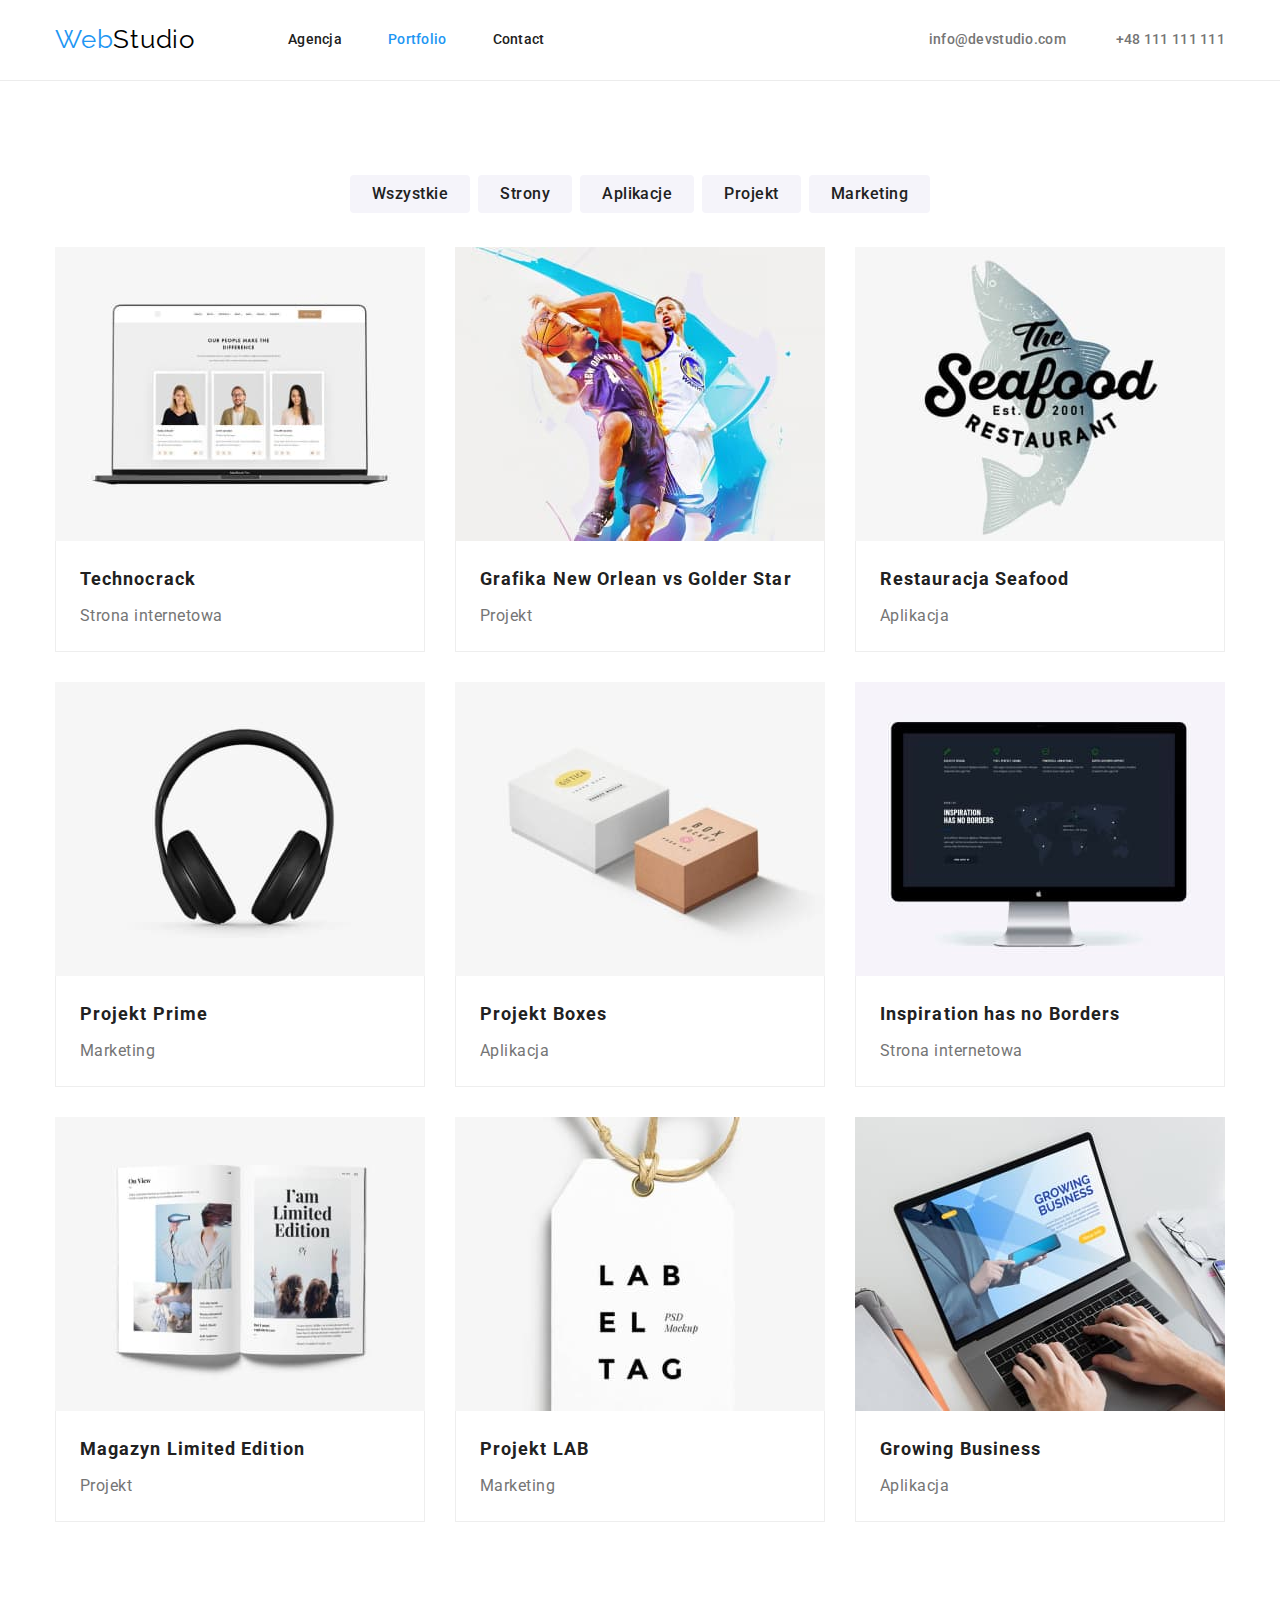
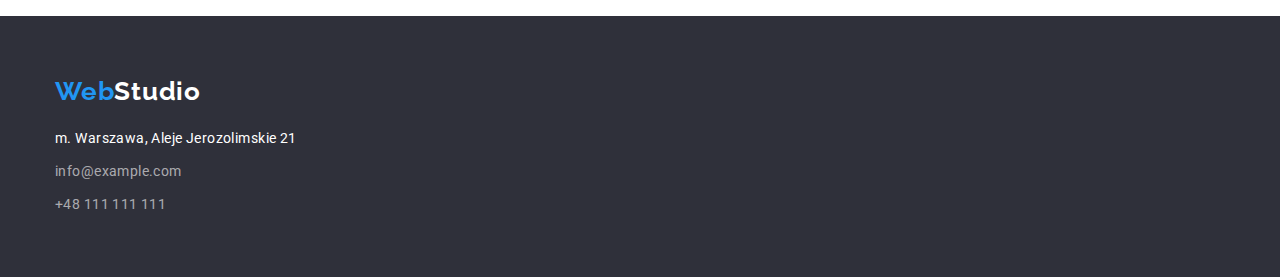
==== portfolio.html @ fe226588 "Files copied from goit-markup-hw-03" ====
<!DOCTYPE html>
<html lang="en">
    <head>
        <meta charset="UTF-8" />
        <meta http-equiv="X-UA-Compatible" content="IE=edge" />
        <meta name="viewport" content="width=device-width, initial-scale=1.0" />
        <title>Portfolio</title>

        <link
            rel="stylesheet"
            href="https://cdnjs.cloudflare.com/ajax/libs/modern-normalize/1.0.0/modern-normalize.min.css"
        />

        <link rel="preconnect" href="https://fonts.googleapis.com" />
        <link rel="preconnect" href="https://fonts.gstatic.com" crossorigin />
        <link
            href="https://fonts.googleapis.com/css2?family=Raleway:wght@700&family=Roboto:wght@400;500;700;900&display=swap"
            rel="stylesheet"
        />

        <link rel="stylesheet" href="./css/styles.css" />
    </head>

    <body>
        <header class="header">
            <div class="header__div container">
                <a class="header__logo" href="./index.html"
                    ><span class="header__logo-span">Web</span>Studio</a
                >
                <nav>
                    <ul class="header__nav-list">
                        <li class="header__nav-element">
                            <a
                                class="header__nav-link header__nav-link--notactive"
                                href="./index.html"
                                >Agencja</a
                            >
                        </li>
                        <li class="header__nav-element">
                            <a
                                class="header__nav-link header__nav-link--active"
                                href="./portfolio.html"
                                >Portfolio</a
                            >
                        </li>
                        <li class="header__nav-element">
                            <a
                                class="header__nav-link header__nav-link--notactive"
                                href=""
                                >Contact</a
                            >
                        </li>
                    </ul>
                </nav>
                <ul class="header__contact-list">
                    <li class="header__contact-element">
                        <a
                            class="header__contact-link"
                            href="mailto:info@devstudio.com"
                            >info@devstudio.com</a
                        >
                    </li>
                    <li class="header__contact-element">
                        <a class="header__contact-link" href="tel:+48111111111"
                            >+48 111 111 111</a
                        >
                    </li>
                </ul>
            </div>
        </header>

        <main>
            <section class="products section">
                <div class="container">
                    <div class="products__filters">
                        <ul class="products__filters-list">
                            <li>
                                <button
                                    class="products__filters-button"
                                    type="button"
                                >
                                    Wszystkie
                                </button>
                            </li>
                            <li>
                                <button
                                    class="products__filters-button"
                                    type="button"
                                >
                                    Strony
                                </button>
                            </li>
                            <li>
                                <button
                                    class="products__filters-button"
                                    type="button"
                                >
                                    Aplikacje
                                </button>
                            </li>
                            <li>
                                <button
                                    class="products__filters-button"
                                    type="button"
                                >
                                    Projekt
                                </button>
                            </li>
                            <li>
                                <button
                                    class="products__filters-button"
                                    type="button"
                                >
                                    Marketing
                                </button>
                            </li>
                        </ul>
                    </div>

                    <ul class="products__list">
                        <li>
                            <figure class="products__card">
                                <img
                                    src="images/img3_1.jpg"
                                    alt="Technocrack"
                                    width="370"
                                    height="294"
                                />
                                <figcaption class="products__caption">
                                    <h3 class="products__name">Technocrack</h3>
                                    <p class="products__category">
                                        Strona internetowa
                                    </p>
                                </figcaption>
                            </figure>
                        </li>
                        <li>
                            <figure class="products__card">
                                <img
                                    src="images/img3_2.jpg"
                                    alt="Grafika New Orlean vs Golder Star"
                                    width="370"
                                    height="294"
                                />
                                <figcaption class="products__caption">
                                    <h3 class="products__name">
                                        Grafika New Orlean vs Golder Star
                                    </h3>
                                    <p class="products__category">Projekt</p>
                                </figcaption>
                            </figure>
                        </li>
                        <li>
                            <figure class="products__card">
                                <img
                                    src="images/img3_3.jpg"
                                    alt="Restauracja Seafood"
                                    width="370"
                                    height="294"
                                />
                                <figcaption class="products__caption">
                                    <h3 class="products__name">
                                        Restauracja Seafood
                                    </h3>
                                    <p class="products__category">Aplikacja</p>
                                </figcaption>
                            </figure>
                        </li>
                        <li>
                            <figure class="products__card">
                                <img
                                    src="images/img3_4.jpg"
                                    alt="Projekt Prime"
                                    width="370"
                                    height="294"
                                />
                                <figcaption class="products__caption">
                                    <h3 class="products__name">
                                        Projekt Prime
                                    </h3>
                                    <p class="products__category">Marketing</p>
                                </figcaption>
                            </figure>
                        </li>
                        <li>
                            <figure class="products__card">
                                <img
                                    src="images/img3_5.jpg"
                                    alt="Projekt Boxes"
                                    width="370"
                                    height="294"
                                />
                                <figcaption class="products__caption">
                                    <h3 class="products__name">
                                        Projekt Boxes
                                    </h3>
                                    <p class="products__category">Aplikacja</p>
                                </figcaption>
                            </figure>
                        </li>
                        <li>
                            <figure class="products__card">
                                <img
                                    src="images/img3_6.jpg"
                                    alt="Inspiration has no Borders"
                                    width="370"
                                    height="294"
                                />
                                <figcaption class="products__caption">
                                    <h3 class="products__name">
                                        Inspiration has no Borders
                                    </h3>
                                    <p class="products__category">
                                        Strona internetowa
                                    </p>
                                </figcaption>
                            </figure>
                        </li>
                        <li>
                            <figure class="products__card">
                                <img
                                    src="images/img3_7.jpg"
                                    alt="Magazyn Limited Edition"
                                    width="370"
                                    height="294"
                                />
                                <figcaption class="products__caption">
                                    <h3 class="products__name">
                                        Magazyn Limited Edition
                                    </h3>
                                    <p class="products__category">Projekt</p>
                                </figcaption>
                            </figure>
                        </li>
                        <li>
                            <figure class="products__card">
                                <img
                                    src="images/img3_8.jpg"
                                    alt="Projekt LAB"
                                    width="370"
                                    height="294"
                                />
                                <figcaption class="products__caption">
                                    <h3 class="products__name">Projekt LAB</h3>
                                    <p class="products__category">Marketing</p>
                                </figcaption>
                            </figure>
                        </li>
                        <li>
                            <figure class="products__card">
                                <img
                                    src="images/img3_9.jpg"
                                    alt="Growing Business"
                                    width="370"
                                    height="294"
                                />
                                <figcaption class="products__caption">
                                    <h3 class="products__name">
                                        Growing Business
                                    </h3>
                                    <p class="products__category">Aplikacja</p>
                                </figcaption>
                            </figure>
                        </li>
                    </ul>
                </div>
            </section>
        </main>

        <footer class="footer">
            <div class="footer__div container">
                <a class="footer__logo" href="/"
                    ><span class="footer__logo-span">Web</span>Studio</a
                >
                <address>
                    <ul class="footer__list">
                        <li class="footer__address-element">
                            m. Warszawa, Aleje Jerozolimskie 21
                        </li>
                        <li class="footer__address-element">
                            <a
                                class="footer__contact-element"
                                href="mailto:info@example.com"
                                >info@example.com</a
                            >
                        </li>
                        <li class="footer__address-element">
                            <a
                                class="footer__contact-element"
                                href="tel:+48111111111"
                                >+48 111 111 111</a
                            >
                        </li>
                    </ul>
                </address>
            </div>
        </footer>
    </body>
</html>
---- css/styles.css ----
:root {
    --blue: #2196f3;
    --grey: #757575;
    --black: #212121;
    --full-black: #000000;
    --white: #ffffff;
    --background-0: #ffffff;
    --background-1: #2f303a;
    --background-2: #f5f4fa;
    --border-header: #ececec;
    --border-product: #eeeeee;
}

body,
h1,
h2,
h3,
p,
ul,
figure,
figcaption {
    margin: 0;
    padding: 0;
}

body {
    font-family: "Roboto", "Raleway", sans-serif;
    color: var(--black);
}

.container {
    width: 100%;
    max-width: 1200px;
    padding: 0 15px;
    margin: 0 auto;
}

.section {
    padding: 94px 0;
}

.header {
    border-bottom: 1px solid var(--border-header);
}

.header__div {
    display: flex;
    align-items: center;
    padding-top: 24px;
    padding-bottom: 25px;
}

.header__logo {
    font-family: "Raleway", sans-serif;
    font-size: 26px;
    line-height: 1.19;
    letter-spacing: 0.03em;
    text-decoration: none;
    color: var(--full-black);
    margin-right: 93px;
}

.header__logo-span {
    color: var(--blue);
}

.header__logo:visited {
    color: var(--full-black);
}

.header__nav-list {
    list-style-type: none;
    display: flex;
    gap: 46px;
}

.header__nav-link {
    font-weight: 500;
    font-size: 14px;
    line-height: 1.14;
    letter-spacing: 0.02em;
    text-decoration: none;
}

.header__nav-link--notactive {
    color: var(--black);
}

.header__nav-link--notactive:visited {
    color: var(--black);
}

.header__nav-link--notactive:hover,
.header__nav-link--notactive:focus {
    color: var(--blue);
}

.header__nav-link--active {
    color: var(--blue);
}

.header__nav-link--active:visited {
    color: var(--blue);
}

.header__contact-list {
    list-style-type: none;
    display: flex;
    gap: 50px;
    margin-left: auto;
}

.header__contact-link {
    font-weight: 500;
    font-size: 14px;
    line-height: 1.14;
    letter-spacing: 0.02em;
    color: var(--grey);
    text-decoration: none;
}

.header__contact-link:visited {
    color: var(--grey);
}

.header__contact-link:hover,
.header__contact-link:focus {
    color: var(--blue);
}

.top-section {
    background-color: var(--background-1);
}

.top-section__div {
    display: flex;
    flex-wrap: wrap;
    justify-content: center;
    padding: 200px 252px 200px 252px;
    gap: 30px;
}

.top-section__headline {
    font-weight: 900;
    font-size: 44px;
    line-height: 1.36;
    text-align: center;
    letter-spacing: 0.06em;
    text-transform: uppercase;
    color: var(--white);
}

.top-section__button {
    background: var(--blue);
    border: none;
    border-radius: 4px;
    padding: 10px 42px 10px 42px;
    font-family: inherit;
    font-weight: 700;
    font-size: 16px;
    line-height: 1.875;
    text-align: center;
    letter-spacing: 0.06em;
    color: var(--white);
}

.top-section__button:hover {
    cursor: pointer;
}

.our-qualities {
    background-color: var(--background-0);
}

.our-qualities__list {
    list-style-type: none;
    display: flex;
    gap: 30px;
}

.our-qualities__element {
    width: 270px;
}

.our-qualities__name {
    font-size: 14px;
    line-height: 1.14;
    letter-spacing: 0.03em;
    text-transform: uppercase;
}

.our-qualities__text {
    font-size: 14px;
    line-height: 1.71;
    letter-spacing: 0.03em;
    color: var(--grey);
}

.our-services {
    background-color: var(--background-0);
    padding-top: 0;
}

.our-services__title {
    font-size: 36px;
    line-height: 1.17;
    text-align: center;
    letter-spacing: 0.03em;
    margin-bottom: 50px;
}

.our-services__list {
    list-style-type: none;
    display: flex;
    gap: 30px;
}

.our-team {
    background-color: var(--background-2);
}

.our-team__title {
    font-size: 36px;
    line-height: 1.17;
    text-align: center;
    letter-spacing: 0.03em;
    margin-bottom: 50px;
}

.our-team__list {
    list-style-type: none;
    display: flex;
    gap: 30px;
}

.our-team__figure {
    background-color: var(--background-0);
    box-shadow: 0px 1px 3px rgba(0, 0, 0, 0.12), 0px 1px 1px rgba(0, 0, 0, 0.14),
        0px 2px 1px rgba(0, 0, 0, 0.2);
    border-radius: 0px 0px 4px 4px;
    width: 270px;
    display: flex;
    flex-direction: column;
}

.our-team__caption {
    padding: 30px 0;
}

.our-team__name {
    font-weight: 500;
    font-size: 16px;
    line-height: 1.19;
    text-align: center;
    letter-spacing: 0.03em;
    color: var(--black);
    margin-bottom: 10px;
}

.our-team__position {
    font-size: 16px;
    line-height: 1.19;
    text-align: center;
    letter-spacing: 0.03em;
    color: var(--grey);
}

.footer {
    background-color: var(--background-1);
}

.footer__div {
    padding-top: 60px;
    padding-bottom: 60px;
}

.footer__logo {
    color: var(--white);
    font-family: "Raleway", sans-serif;
    font-size: 26px;
    font-weight: 700;

    line-height: 1.19;
    letter-spacing: 0.03em;
    text-decoration: none;
    display: block;
    margin-bottom: 20px;
}

.footer__logo:visited {
    color: var(--white);
}

.footer__logo-span {
    color: var(--blue);
}

.footer__list {
    list-style-type: none;
}

.footer__address-element {
    font-style: normal;
    font-size: 14px;
    line-height: 1.71;
    letter-spacing: 0.03em;
    color: var(--white);
}

.footer__address-element:not(:last-child) {
    margin-bottom: 9px;
}

.footer__contact-element {
    font-style: normal;
    font-size: 14px;
    line-height: 1.71;
    letter-spacing: 0.03em;
    color: rgba(255, 255, 255, 0.6);
    text-decoration: none;
}

.footer__contact-element:hover,
.footer__contact-element:focus {
    color: var(--blue);
}

.products__filters {
    margin-bottom: 34px;
}

.products__filters-list {
    list-style-type: none;
    display: flex;
    justify-content: center;
    gap: 8px;
}

.products__filters-button {
    background: var(--background-2);
    border: none;
    border-radius: 4px;
    padding: 6px 22px 6px 22px;
    font-family: inherit;
    font-weight: 500;
    font-size: 16px;
    line-height: 1.625;
    text-align: center;
    letter-spacing: 0.03em;
    color: var(--black);
}

.products__filters-button:hover,
.products__filters-button:focus {
    background: var(--blue);
    box-shadow: 0px 3px 1px rgba(0, 0, 0, 0.1), 0px 1px 2px rgba(0, 0, 0, 0.08),
        0px 2px 2px rgba(0, 0, 0, 0.12);
    color: var(--white);
    cursor: pointer;
}

.products__list {
    list-style-type: none;
    display: flex;
    flex-wrap: wrap;
    justify-content: center;
    gap: 30px;
}

.products__card {
    display: flex;
    flex-direction: column;
}

.products__caption {
    display: block;
    padding: 20px 24px 20px 24px;
    border-right: 1px solid var(--border-product);
    border-bottom: 1px solid var(--border-product);
    border-left: 1px solid var(--border-product);
}

.products__name {
    font-size: 18px;
    line-height: 2;
    letter-spacing: 0.06em;
    color: var(--black);
    margin-bottom: 4px;
}

.products__category {
    font-size: 16px;
    line-height: 1.875;
    letter-spacing: 0.03em;
    color: var(--grey);
}
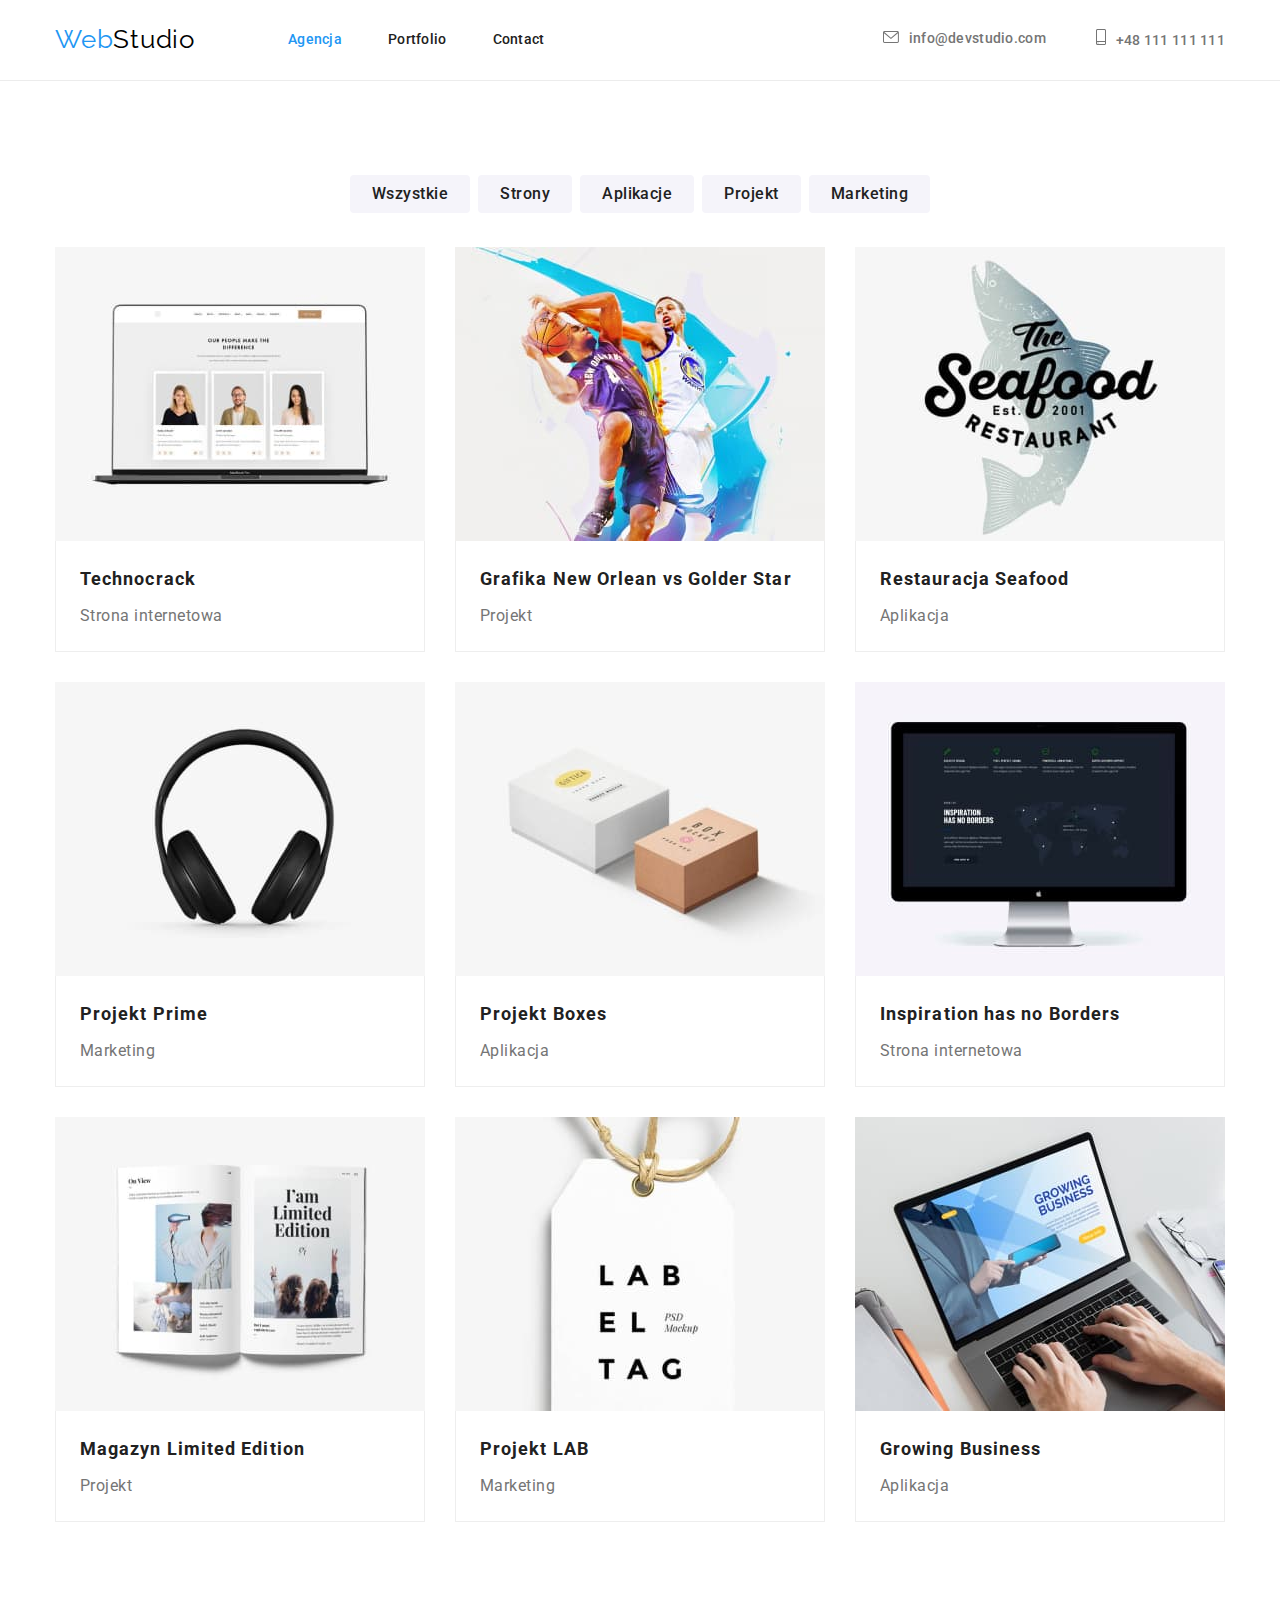
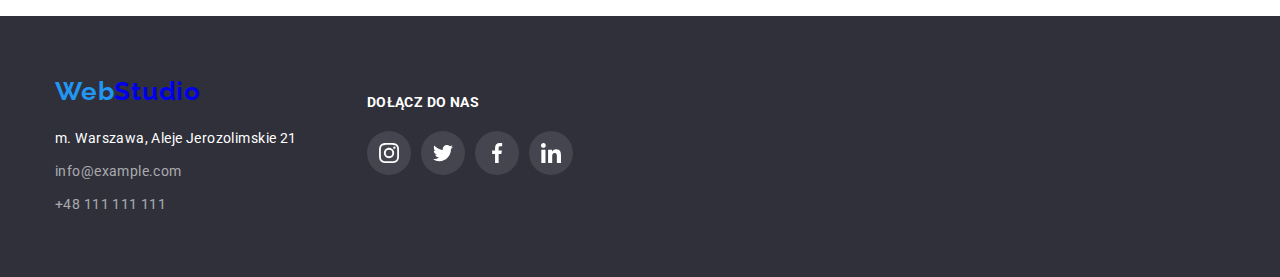
==== commit 6746cc14: "hw-04" ====
--- a/portfolio.html
+++ b/portfolio.html
@@ -31,14 +31,14 @@
                     <ul class="header__nav-list">
                         <li class="header__nav-element">
                             <a
-                                class="header__nav-link header__nav-link--notactive"
+                                class="header__nav-link header__nav-link--active"
                                 href="./index.html"
                                 >Agencja</a
                             >
                         </li>
                         <li class="header__nav-element">
                             <a
-                                class="header__nav-link header__nav-link--active"
+                                class="header__nav-link header__nav-link--notactive"
                                 href="./portfolio.html"
                                 >Portfolio</a
                             >
@@ -57,11 +57,20 @@
                         <a
                             class="header__contact-link"
                             href="mailto:info@devstudio.com"
-                            >info@devstudio.com</a
                         >
+                            <svg class="header__icon" width="16" height="12">
+                                <use
+                                    href="images/icons.svg#icon-envelope"
+                                ></use></svg
+                            >info@devstudio.com
+                        </a>
                     </li>
                     <li class="header__contact-element">
                         <a class="header__contact-link" href="tel:+48111111111"
+                            ><svg class="header__icon" width="10" height="16">
+                                <use
+                                    href="images/icons.svg#icon-smartphone"
+                                ></use></svg
                             >+48 111 111 111</a
                         >
                     </li>
@@ -269,30 +278,63 @@
 
         <footer class="footer">
             <div class="footer__div container">
-                <a class="footer__logo" href="/"
-                    ><span class="footer__logo-span">Web</span>Studio</a
-                >
-                <address>
-                    <ul class="footer__list">
-                        <li class="footer__address-element">
-                            m. Warszawa, Aleje Jerozolimskie 21
-                        </li>
-                        <li class="footer__address-element">
-                            <a
-                                class="footer__contact-element"
-                                href="mailto:info@example.com"
-                                >info@example.com</a
-                            >
-                        </li>
-                        <li class="footer__address-element">
-                            <a
-                                class="footer__contact-element"
-                                href="tel:+48111111111"
-                                >+48 111 111 111</a
-                            >
-                        </li>
-                    </ul>
-                </address>
+                <div>
+                    <a class="footer__logo" href="/"
+                        ><span class="footer__logo-span">Web</span>Studio</a
+                    >
+                    <address>
+                        <ul class="footer__list">
+                            <li class="footer__address-element">
+                                m. Warszawa, Aleje Jerozolimskie 21
+                            </li>
+                            <li class="footer__address-element">
+                                <a
+                                    class="footer__contact-element"
+                                    href="mailto:info@example.com"
+                                    >info@example.com</a
+                                >
+                            </li>
+                            <li class="footer__address-element">
+                                <a
+                                    class="footer__contact-element"
+                                    href="tel:+48111111111"
+                                    >+48 111 111 111</a
+                                >
+                            </li>
+                        </ul>
+                    </address>
+                </div>
+                <div>
+                    <h4 class="footer__header">Dołącz do nas</h4>
+                    <div class="footer__icons">
+                        <a class="footer__icon" href="">
+                            <svg width="20" height="20">
+                                <use
+                                    href="images/icons.svg#icon-instagram"
+                                ></use>
+                            </svg>
+                        </a>
+                        <a class="footer__icon" href="">
+                            <svg width="20" height="20">
+                                <use href="images/icons.svg#icon-twitter"></use>
+                            </svg>
+                        </a>
+                        <a class="footer__icon" href="">
+                            <svg width="20" height="20">
+                                <use
+                                    href="images/icons.svg#icon-facebook"
+                                ></use>
+                            </svg>
+                        </a>
+                        <a class="footer__icon" href="">
+                            <svg width="20" height="20">
+                                <use
+                                    href="images/icons.svg#icon-linkedin"
+                                ></use>
+                            </svg>
+                        </a>
+                    </div>
+                </div>
             </div>
         </footer>
     </body>
--- a/css/styles.css
+++ b/css/styles.css
@@ -9,6 +9,7 @@
     --background-2: #f5f4fa;
     --border-header: #ececec;
     --border-product: #eeeeee;
+    --icon-grey: #afb1b8;
 }
 
 body,
@@ -40,6 +41,7 @@
 }
 
 .header {
+    background-color: var(--background-0);
     border-bottom: 1px solid var(--border-header);
 }
 
@@ -128,8 +130,21 @@
     color: var(--blue);
 }
 
+.header__icon {
+    margin-right: 10px;
+    fill: currentColor;
+}
+
 .top-section {
-    background-color: var(--background-1);
+    background-image: linear-gradient(
+            rgba(47, 48, 58, 0.4),
+            rgba(47, 48, 58, 0.4)
+        ),
+        url("../images/img4.jpg");
+    background-repeat: no-repeat;
+    background-position: center;
+    background-size: cover;
+    max-width: 1600px;
 }
 
 .top-section__div {
@@ -182,11 +197,21 @@
     width: 270px;
 }
 
+.our-qualities__icon {
+    width: 270px;
+    height: 120px;
+    border-radius: 4px;
+    background-color: var(--background-2);
+    padding: 25px 100px;
+    margin-bottom: 30px;
+}
+
 .our-qualities__name {
     font-size: 14px;
     line-height: 1.14;
     letter-spacing: 0.03em;
     text-transform: uppercase;
+    margin-bottom: 10px;
 }
 
 .our-qualities__text {
@@ -263,19 +288,77 @@
     text-align: center;
     letter-spacing: 0.03em;
     color: var(--grey);
+    margin-bottom: 16px;
+}
+
+.our-team__icons {
+    display: flex;
+    justify-content: center;
+    gap: 10px;
+}
+
+.our-team__icon {
+    width: 44px;
+    height: 44px;
+    border-radius: 50%;
+    padding: 12px;
+    fill: var(--icon-grey);
+}
+
+.our-team__icon:hover,
+.our-team__icon:focus {
+    fill: var(--white);
+    background-color: var(--blue);
+}
+
+.our-clients {
+    background-color: var(--background-0);
+}
+
+.our-clients__title {
+    font-size: 36px;
+    line-height: 1.17;
+    text-align: center;
+    letter-spacing: 0.03em;
+    margin-bottom: 50px;
+}
+
+.our-clients__list {
+    list-style-type: none;
+    display: flex;
+    gap: 30px;
+}
+
+.our-clients__icon {
+    display: flex;
+    justify-content: center;
+    align-items: center;
+    width: 170px;
+    height: 92px;
+    border: 1px solid var(--icon-grey);
+    border-radius: 4px;
+    fill: var(--icon-grey);
+}
+
+.our-clients__icon:hover,
+.our-clients_icon:focus {
+    fill: var(--blue);
+    border-color: var(--blue);
 }
 
 .footer {
     background-color: var(--background-1);
+    color: var(--white);
 }
 
 .footer__div {
+    display: flex;
+    gap: 70px;
     padding-top: 60px;
     padding-bottom: 60px;
 }
 
 .footer__logo {
-    color: var(--white);
     font-family: "Raleway", sans-serif;
     font-size: 26px;
     font-weight: 700;
@@ -297,6 +380,9 @@
 
 .footer__list {
     list-style-type: none;
+    display: flex;
+    flex-direction: column;
+    gap: 9px;
 }
 
 .footer__address-element {
@@ -307,10 +393,6 @@
     color: var(--white);
 }
 
-.footer__address-element:not(:last-child) {
-    margin-bottom: 9px;
-}
-
 .footer__contact-element {
     font-style: normal;
     font-size: 14px;
@@ -323,6 +405,35 @@
 .footer__contact-element:hover,
 .footer__contact-element:focus {
     color: var(--blue);
+}
+
+.footer__header {
+    font-size: 14px;
+    line-height: 1.14;
+    letter-spacing: 0.03em;
+    text-transform: uppercase;
+    margin-bottom: 20px;
+}
+
+.footer__icons {
+    display: flex;
+    justify-content: center;
+    gap: 10px;
+}
+
+.footer__icon {
+    width: 44px;
+    height: 44px;
+    border-radius: 50%;
+    background-color: rgba(255, 255, 255, 0.1);
+    padding: 12px;
+    fill: var(--white);
+}
+
+.footer__icon:hover,
+.footer__icon:focus {
+    fill: var(--white);
+    background-color: var(--blue);
 }
 
 .products__filters {
@@ -372,6 +483,13 @@
     flex-direction: column;
 }
 
+.products__card:hover,
+.products__card:focus {
+    box-shadow: 0px 1px 1px rgba(0, 0, 0, 0.12), 0px 4px 4px rgba(0, 0, 0, 0.06),
+        1px 4px 6px rgba(0, 0, 0, 0.16);
+    cursor: pointer;
+}
+
 .products__caption {
     display: block;
     padding: 20px 24px 20px 24px;
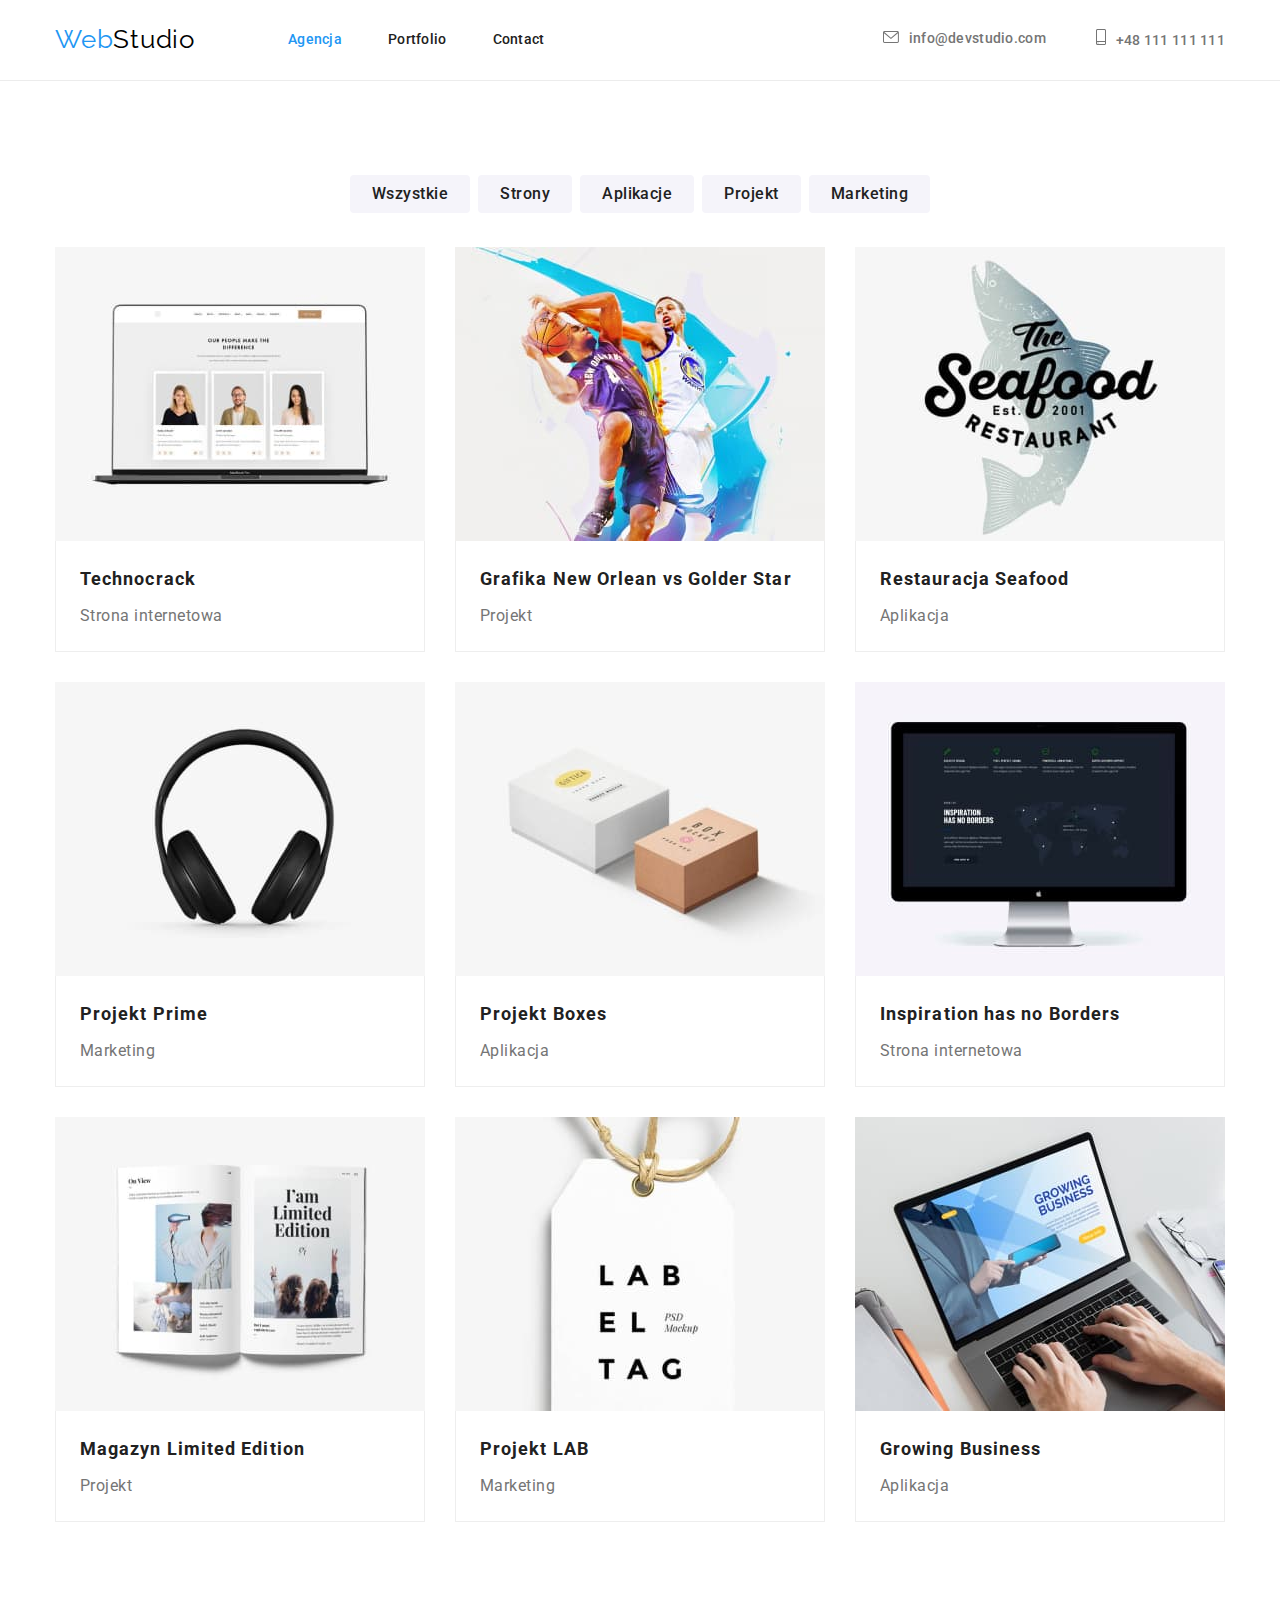
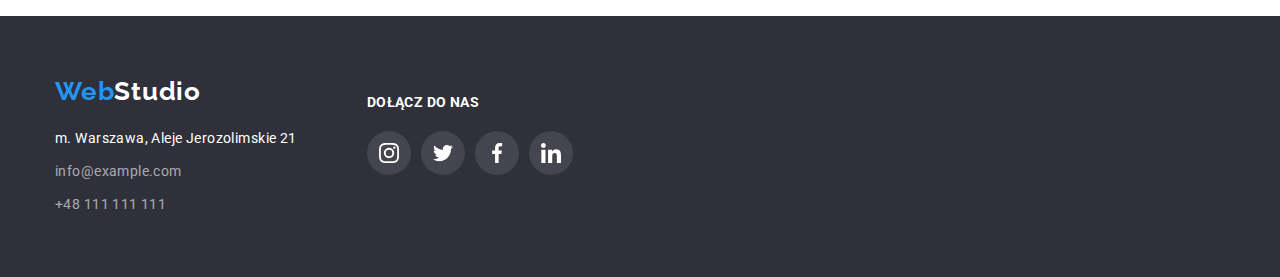
==== commit 151e93cf: "hw-04_update2" ====
--- a/portfolio.html
+++ b/portfolio.html
@@ -279,7 +279,7 @@
         <footer class="footer">
             <div class="footer__div container">
                 <div>
-                    <a class="footer__logo" href="/"
+                    <a class="footer__logo" href="./index.html"
                         ><span class="footer__logo-span">Web</span>Studio</a
                     >
                     <address>
--- a/css/styles.css
+++ b/css/styles.css
@@ -359,6 +359,7 @@
 }
 
 .footer__logo {
+    color: var(--white);
     font-family: "Raleway", sans-serif;
     font-size: 26px;
     font-weight: 700;
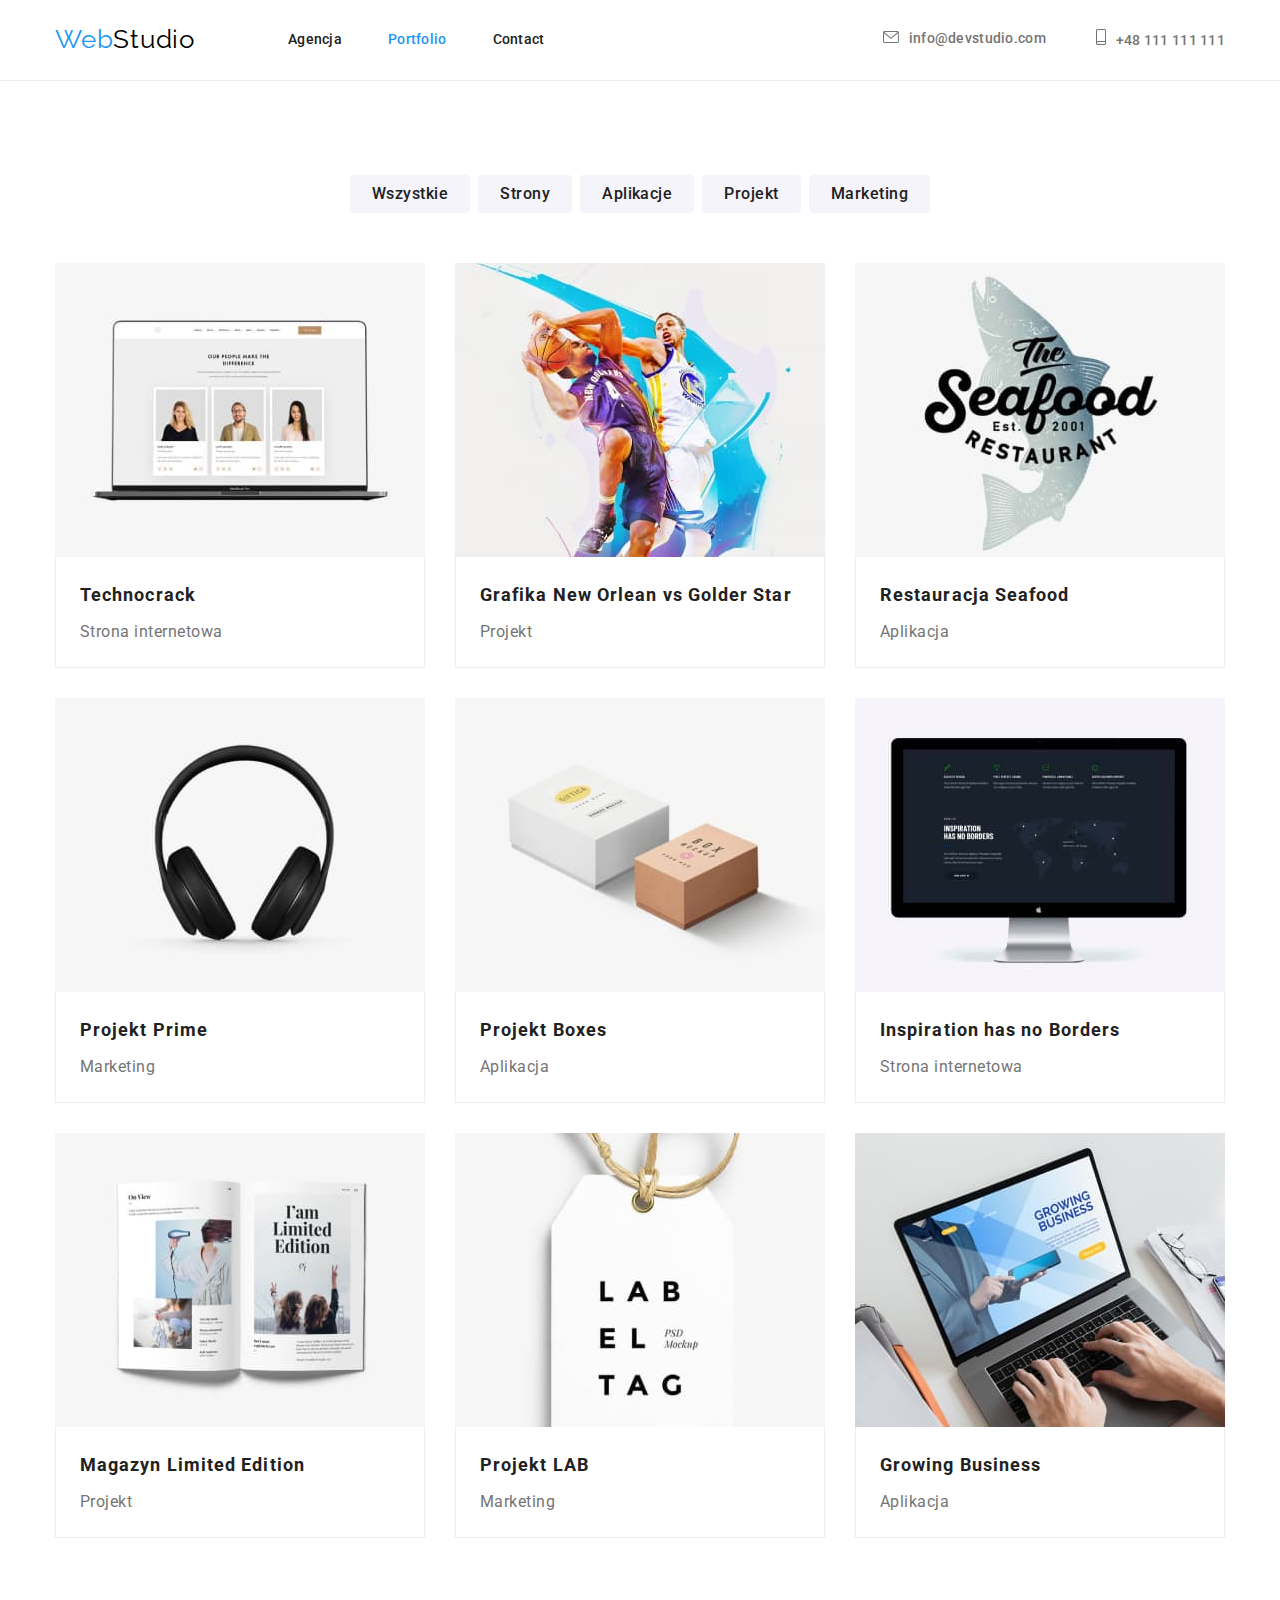
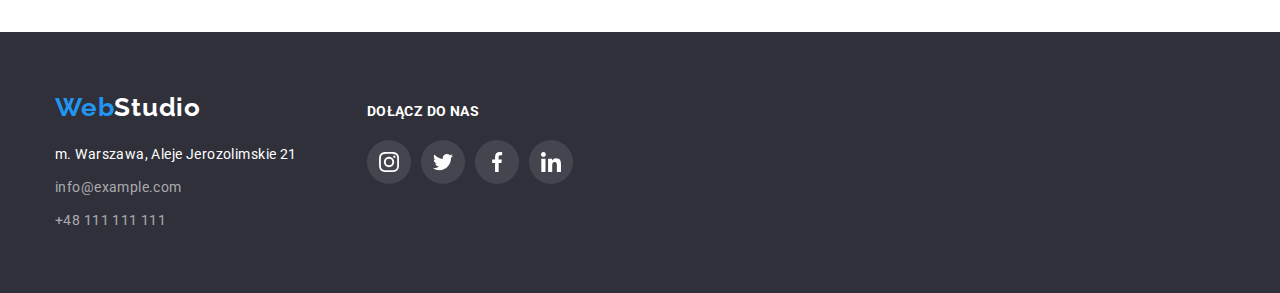
==== commit f0e81157: "hw-04_poprawki" ====
--- a/portfolio.html
+++ b/portfolio.html
@@ -31,14 +31,14 @@
                     <ul class="header__nav-list">
                         <li class="header__nav-element">
                             <a
-                                class="header__nav-link header__nav-link--active"
+                                class="header__nav-link header__nav-link--notactive"
                                 href="./index.html"
                                 >Agencja</a
                             >
                         </li>
                         <li class="header__nav-element">
                             <a
-                                class="header__nav-link header__nav-link--notactive"
+                                class="header__nav-link header__nav-link--active"
                                 href="./portfolio.html"
                                 >Portfolio</a
                             >
--- a/css/styles.css
+++ b/css/styles.css
@@ -145,6 +145,7 @@
     background-position: center;
     background-size: cover;
     max-width: 1600px;
+    margin: 0 auto;
 }
 
 .top-section__div {
@@ -292,12 +293,16 @@
 }
 
 .our-team__icons {
-    display: flex;
-    justify-content: center;
+    list-style-type: none;
+    display: flex;
     gap: 10px;
+    width: 206px;
+    height: 44px;
+    margin: 0 auto;
 }
 
 .our-team__icon {
+    display: flex;
     width: 44px;
     height: 44px;
     border-radius: 50%;
@@ -341,7 +346,7 @@
 }
 
 .our-clients__icon:hover,
-.our-clients_icon:focus {
+.our-clients__icon:focus {
     fill: var(--blue);
     border-color: var(--blue);
 }
@@ -363,7 +368,6 @@
     font-family: "Raleway", sans-serif;
     font-size: 26px;
     font-weight: 700;
-
     line-height: 1.19;
     letter-spacing: 0.03em;
     text-decoration: none;
@@ -413,16 +417,21 @@
     line-height: 1.14;
     letter-spacing: 0.03em;
     text-transform: uppercase;
+    margin-top: 12px;
     margin-bottom: 20px;
 }
 
 .footer__icons {
+    list-style-type: none;
     display: flex;
     justify-content: center;
     gap: 10px;
+    width: 206px;
+    height: 44px;
 }
 
 .footer__icon {
+    display: flex;
     width: 44px;
     height: 44px;
     border-radius: 50%;
@@ -438,7 +447,7 @@
 }
 
 .products__filters {
-    margin-bottom: 34px;
+    margin-bottom: 50px;
 }
 
 .products__filters-list {
